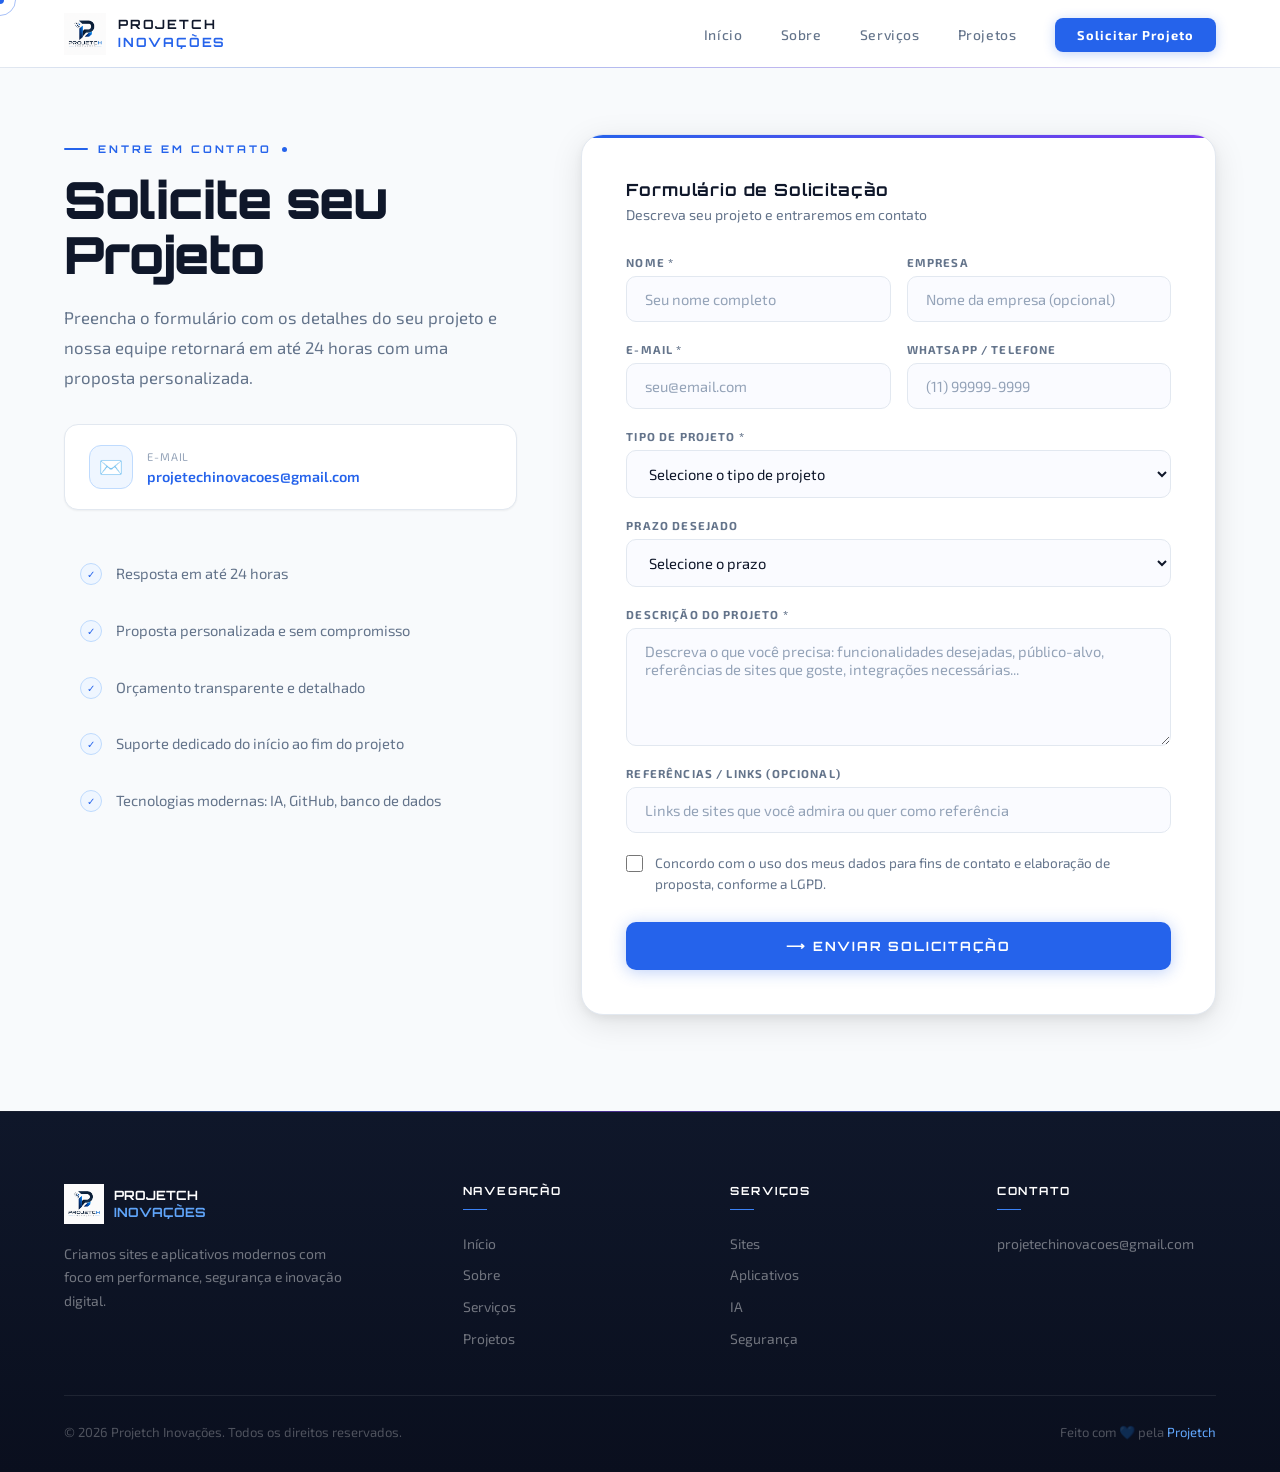
==== contato.html @ 73320d99 "Add files via upload" ====
<!DOCTYPE html>
<html lang="pt-BR">
<head>
  <meta charset="UTF-8">
  <meta name="viewport" content="width=device-width, initial-scale=1.0">
  <title>Projetch Inovações | Contato</title>
  <link rel="stylesheet" href="style.css">
</head>
<body>

<!-- ══ NAV ══ -->
<nav>
  <a class="nav-logo" href="index.html">
    <img src="logo_Projetch.png" alt="Projetch Logo" onerror="this.style.display='none'">
    <div class="nav-logo-text">PROJETCH<br><span>INOVAÇÕES</span></div>
  </a>
  <ul class="nav-links">
    <li><a href="index.html">Início</a></li>
    <li><a href="sobre.html">Sobre</a></li>
    <li><a href="servicos.html">Serviços</a></li>
    <li><a href="projetos.html">Projetos</a></li>
    <li><a href="contato.html" class="nav-cta">Solicitar Projeto</a></li>
  </ul>
  <div class="hamburger" id="hamburger" onclick="toggleMobile()">
    <span></span><span></span><span></span>
  </div>
</nav>

<!-- ══ MOBILE MENU ══ -->
<div class="mobile-menu" id="mobile-menu">
  <a href="index.html">Início</a>
  <a href="sobre.html">Sobre</a>
  <a href="servicos.html">Serviços</a>
  <a href="projetos.html">Projetos</a>
  <a href="contato.html">Solicitar Projeto</a>
</div>

<!-- ══ CONTATO WRAPPER ══ -->
<div class="contact-wrapper" style="padding-top: calc(70px + 4rem);">

  <!-- ── INFO ── -->
  <div class="contact-info">
    <div class="section-label reveal">Entre em contato</div>
    <h1 class="section-title reveal">Solicite seu<br>Projeto</h1>
    <p class="section-sub reveal">
      Preencha o formulário com os detalhes do seu projeto e nossa equipe retornará em até 24 horas com uma proposta personalizada.
    </p>

    <div class="ci-email reveal">
      <div class="ci-icon">✉️</div>
      <div>
        <div class="ci-label">E-mail</div>
        <a href="mailto:projetechinovacoes@gmail.com">projetechinovacoes@gmail.com</a>
      </div>
    </div>

    <div class="features-list">
      <div class="feature-item reveal">
        <div class="feature-check">✓</div>
        <p>Resposta em até 24 horas</p>
      </div>
      <div class="feature-item reveal">
        <div class="feature-check">✓</div>
        <p>Proposta personalizada e sem compromisso</p>
      </div>
      <div class="feature-item reveal">
        <div class="feature-check">✓</div>
        <p>Orçamento transparente e detalhado</p>
      </div>
      <div class="feature-item reveal">
        <div class="feature-check">✓</div>
        <p>Suporte dedicado do início ao fim do projeto</p>
      </div>
      <div class="feature-item reveal">
        <div class="feature-check">✓</div>
        <p>Tecnologias modernas: IA, GitHub, banco de dados</p>
      </div>
    </div>
  </div>

  <!-- ── FORMULÁRIO ── -->
  <div class="contact-form-wrap reveal">

    <!-- Formulário -->
    <div id="form-area">
      <div class="form-title">Formulário de Solicitação</div>
      <div class="form-sub">Descreva seu projeto e entraremos em contato</div>

      <div class="form-row">
        <div class="form-group">
          <label>Nome *</label>
          <input type="text" id="f-nome" placeholder="Seu nome completo">
        </div>
        <div class="form-group">
          <label>Empresa</label>
          <input type="text" id="f-empresa" placeholder="Nome da empresa (opcional)">
        </div>
      </div>

      <div class="form-row">
        <div class="form-group">
          <label>E-mail *</label>
          <input type="email" id="f-email" placeholder="seu@email.com">
        </div>
        <div class="form-group">
          <label>WhatsApp / Telefone</label>
          <input type="tel" id="f-tel" placeholder="(11) 99999-9999">
        </div>
      </div>

      <div class="form-group">
        <label>Tipo de Projeto *</label>
        <select id="f-tipo">
          <option value="" disabled selected>Selecione o tipo de projeto</option>
          <option value="site">Site Institucional / Landing Page</option>
          <option value="ecommerce">E-commerce / Loja Virtual</option>
          <option value="app">Aplicativo Web</option>
          <option value="sistema">Sistema / Software</option>
          <option value="ia">Integração com IA</option>
          <option value="suporte">Manutenção / Suporte</option>
          <option value="outro">Outro</option>
        </select>
      </div>

<div class="form-group">
        <label>Prazo Desejado</label>
        <select id="f-prazo">
          <option value="" disabled selected>Selecione o prazo</option>
          <option value="urgente">Urgente (até 2 semanas)</option>
          <option value="1mes">1 mês</option>
          <option value="2mes">2 meses</option>
          <option value="3mes">3 meses ou mais</option>
          <option value="flexivel">Flexível</option>
        </select>
      </div>

      <div class="form-group">
        <label>Descrição do Projeto *</label>
        <textarea id="f-desc" rows="5" placeholder="Descreva o que você precisa: funcionalidades desejadas, público-alvo, referências de sites que goste, integrações necessárias..."></textarea>
      </div>

      <div class="form-group">
        <label>Referências / Links (opcional)</label>
        <input type="text" id="f-refs" placeholder="Links de sites que você admira ou quer como referência">
      </div>

      <div class="form-check">
        <input type="checkbox" id="f-lgpd">
        <label for="f-lgpd">Concordo com o uso dos meus dados para fins de contato e elaboração de proposta, conforme a LGPD.</label>
      </div>

      <button class="btn-submit" id="btn-submit" onclick="submitForm()">
        <span>⟶ ENVIAR SOLICITAÇÃO</span>
      </button>
    </div>

    <!-- Sucesso -->
    <div class="form-success" id="form-success">
      <div class="success-icon">✅</div>
      <h3>Solicitação Enviada!</h3>
      <p>
        Recebemos seu projeto e entraremos em contato em até 24h pelo e-mail informado.<br><br>
        Você também pode nos contatar diretamente em<br>
        <a href="mailto:projetechinovacoes@gmail.com" style="color:var(--blue-bright)">projetechinovacoes@gmail.com</a>
      </p>
      <br>
      <button class="btn-ghost" onclick="resetForm()" style="margin-top:1rem">Enviar outra solicitação</button>
    </div>

  </div>
</div>

<!-- ══ FOOTER ══ -->
<footer>
  <div class="footer-inner">
    <div class="footer-brand">
      <div class="fb-logo">
        <img src="logo_Projetch.png" alt="Projetch" onerror="this.style.display='none'">
        <div class="fb-logo-text">PROJETCH<br><span>INOVAÇÕES</span></div>
      </div>
      <p>Criamos sites e aplicativos modernos com foco em performance, segurança e inovação digital.</p>
    </div>
    <div class="footer-col">
      <h5>Navegação</h5>
      <ul>
        <li><a href="index.html">Início</a></li>
        <li><a href="sobre.html">Sobre</a></li>
        <li><a href="servicos.html">Serviços</a></li>
        <li><a href="projetos.html">Projetos</a></li>
      </ul>
    </div>
    <div class="footer-col">
      <h5>Serviços</h5>
      <ul>
        <li><a href="servicos.html">Sites</a></li>
        <li><a href="servicos.html">Aplicativos</a></li>
        <li><a href="servicos.html">IA</a></li>
        <li><a href="servicos.html">Segurança</a></li>
      </ul>
    </div>
    <div class="footer-col">
      <h5>Contato</h5>
      <ul>
        <li><a href="mailto:projetechinovacoes@gmail.com">projetechinovacoes@gmail.com</a></li>
      </ul>
    </div>
  </div>
  <div class="footer-bottom">
    <p>© 2026 Projetch Inovações. Todos os direitos reservados.</p>
    <p>Feito com 💙 pela <a href="index.html">Projetch</a></p>
  </div>
</footer>

<div class="toast" id="toast"></div>
<script src="main.js"></script>
</body>
</html>
---- style.css ----
@import url('https://fonts.googleapis.com/css2?family=Orbitron:wght@400;600;700;900&family=Exo+2:ital,wght@0,300;0,400;0,500;0,600;0,700;1,300&display=swap');

:root {
  --bg-page:        #F8FAFC;
  --bg-section:     #FFFFFF;
  --bg-section-alt: #F1F5F9;
  --bg-card:        #FFFFFF;
  --bg-card2:       #F8FAFC;
  --bg-glass:       rgba(255,255,255,0.88);
  --bg-deep:        #F8FAFC;
  --bg-dark:        #F1F5F9;

  --blue-primary:   #2563EB;
  --blue-bright:    #3B82F6;
  --blue-vivid:     #60A5FA;
  --blue-accent:    #2563EB;
  --cyan-glow:      #0EA5E9;
  --purple-accent:  #7C3AED;
  --purple-soft:    #8B5CF6;

  --blue-50:        #EFF6FF;
  --blue-100:       #DBEAFE;
  --purple-50:      #F5F3FF;

  --navy:           #0F172A;
  --text-white:     #0F172A;
  --text-body:      #334155;
  --text-muted:     #64748B;
  --text-dim:       #94A3B8;

  --border:         #E2E8F0;
  --border-mid:     #BFDBFE;
  --border-bright:  #93C5FD;

  --shadow-xs:      0 1px 2px rgba(0,0,0,0.05);
  --shadow-sm:      0 1px 4px rgba(0,0,0,0.07), 0 1px 2px rgba(0,0,0,0.04);
  --shadow-md:      0 4px 16px rgba(0,0,0,0.08), 0 2px 4px rgba(0,0,0,0.04);
  --shadow-lg:      0 8px 32px rgba(0,0,0,0.10), 0 4px 8px rgba(0,0,0,0.05);
  --shadow-xl:      0 16px 56px rgba(0,0,0,0.12), 0 6px 16px rgba(0,0,0,0.06);
  --glow-blue:      0 4px 24px rgba(37,99,235,0.20), 0 1px 4px rgba(37,99,235,0.12);
  --glow-cyan:      0 4px 24px rgba(37,99,235,0.25), 0 1px 4px rgba(37,99,235,0.15);
  --glow-purple:    0 4px 24px rgba(124,58,237,0.20), 0 1px 4px rgba(124,58,237,0.12);
  --glow-strong:    0 8px 40px rgba(37,99,235,0.30);

  --font-display:   'Orbitron', monospace;
  --font-body:      'Exo 2', sans-serif;

  --ease-out:       cubic-bezier(0.22, 1, 0.36, 1);
  --ease-spring:    cubic-bezier(0.34, 1.56, 0.64, 1);
  --transition:     0.32s cubic-bezier(0.22, 1, 0.36, 1);
  --transition-slow:0.55s cubic-bezier(0.22, 1, 0.36, 1);
  --blur-glass:     blur(20px) saturate(180%);
  --blur-heavy:     blur(40px);
}

/* ─── RESET ─── */
*, *::before, *::after { box-sizing: border-box; margin: 0; padding: 0; }
html { scroll-behavior: smooth; font-size: 16px; }
body {
  background: var(--bg-page);
  color: var(--text-white);
  font-family: var(--font-body);
  font-weight: 400;
  overflow-x: hidden;
  -webkit-font-smoothing: antialiased;
  -moz-osx-font-smoothing: grayscale;
}
::selection { background: rgba(37,99,235,0.15); color: var(--blue-primary); }

/* ─── SCROLLBAR ─── */
::-webkit-scrollbar { width: 5px; }
::-webkit-scrollbar-track { background: var(--bg-page); }
::-webkit-scrollbar-thumb {
  background: linear-gradient(180deg, var(--blue-primary), var(--purple-accent));
  border-radius: 4px;
}

/* ─── SCROLL PROGRESS ─── */
#scroll-progress {
  position: fixed; top: 0; left: 0; height: 3px; z-index: 9999;
  background: linear-gradient(90deg, var(--blue-primary), var(--purple-accent));
  width: 0%; transition: width 0.1s linear;
}

/* ══════════════════════════════════
   CURSOR
   ══════════════════════════════════ */
body { cursor: none; }
.cursor {
  width: 8px; height: 8px; border-radius: 50%;
  background: var(--blue-primary);
  position: fixed; top: 0; left: 0; z-index: 99999;
  pointer-events: none; transform: translate(-50%,-50%);
  transition: width 0.18s, height 0.18s, background 0.18s;
}
.cursor-ring {
  width: 32px; height: 32px; border-radius: 50%;
  border: 1.5px solid rgba(37,99,235,0.4);
  position: fixed; top: 0; left: 0; z-index: 99998;
  pointer-events: none; transform: translate(-50%,-50%);
  transition: left 0.09s linear, top 0.09s linear, width 0.25s var(--ease-out), height 0.25s var(--ease-out), border-color 0.25s;
}
.cursor.hover { width: 16px; height: 16px; background: var(--purple-accent); }
.cursor-ring.hover { width: 44px; height: 44px; border-color: rgba(124,58,237,0.35); }

/* ══════════════════════════════════
   NAVIGATION
   ══════════════════════════════════ */
nav {
  position: fixed; top: 0; left: 0; right: 0; z-index: 1000;
  display: flex; align-items: center; justify-content: space-between;
  padding: 0 5vw; height: 68px;
  background: rgba(255,255,255,0.92);
  backdrop-filter: var(--blur-glass);
  -webkit-backdrop-filter: var(--blur-glass);
  border-bottom: 1px solid var(--border);
  transition: box-shadow var(--transition), background var(--transition);
}
nav::after {
  content: ''; position: absolute; bottom: -1px; left: 0; right: 0; height: 1px;
  background: linear-gradient(90deg, transparent 0%, var(--blue-primary) 30%, var(--purple-accent) 70%, transparent 100%);
  opacity: 0.3; pointer-events: none;
}
nav.scrolled {
  background: rgba(255,255,255,0.97);
  box-shadow: 0 2px 20px rgba(0,0,0,0.08);
}

.nav-logo { display: flex; align-items: center; gap: 12px; cursor: pointer; text-decoration: none; }
.nav-logo img {
  height: 42px; width: auto; object-fit: contain;
  transition: opacity var(--transition), transform var(--transition);
}
.nav-logo:hover img { opacity: 0.8; transform: scale(1.04); }
.nav-logo-text { font-family: var(--font-display); font-size: 0.8rem; font-weight: 700; color: var(--navy); letter-spacing: 0.14em; line-height: 1.35; }
.nav-logo-text span { color: var(--blue-primary); }

.nav-links { display: flex; gap: 2.4rem; list-style: none; }
.nav-links a {
  font-family: var(--font-body); font-weight: 500; font-size: 0.87rem;
  color: var(--text-muted); text-decoration: none; letter-spacing: 0.04em;
  transition: color var(--transition); position: relative; padding-bottom: 6px;
}
.nav-links a::after {
  content: ''; position: absolute; bottom: 0; left: 50%; right: 50%; height: 2px;
  background: linear-gradient(90deg, var(--blue-primary), var(--purple-accent));
  border-radius: 2px;
  transition: left var(--transition), right var(--transition);
}
.nav-links a:hover,
.nav-links a.active-link { color: var(--navy); }
.nav-links a:hover::after,
.nav-links a.active-link::after { left: 0; right: 0; }

.nav-cta {
  position: relative; overflow: hidden;
  background: var(--blue-primary) !important;
  color: #fff !important; padding: 9px 22px !important; border-radius: 8px !important;
  font-weight: 700 !important; font-size: 0.8rem !important; letter-spacing: 0.08em !important;
  box-shadow: 0 2px 12px rgba(37,99,235,0.28) !important;
  transition: transform var(--transition), box-shadow var(--transition), background var(--transition) !important;
}
.nav-cta:hover {
  background: #1D4ED8 !important;
  transform: translateY(-1px) !important;
  box-shadow: 0 4px 20px rgba(37,99,235,0.38) !important;
  color: #fff !important;
}
.nav-cta::after { display: none !important; }
.nav-cta::before { display: none !important; }

/* ─── HAMBURGER ─── */
.hamburger { display: none; flex-direction: column; gap: 5px; cursor: pointer; padding: 5px; }
.hamburger span {
  display: block; width: 24px; height: 2px;
  background: var(--navy);
  border-radius: 2px; transition: var(--transition);
}
.hamburger.open span:nth-child(1) { transform: translateY(7px) rotate(45deg); }
.hamburger.open span:nth-child(2) { opacity: 0; transform: scaleX(0); }
.hamburger.open span:nth-child(3) { transform: translateY(-7px) rotate(-45deg); }

/* ─── MOBILE MENU ─── */
.mobile-menu {
  display: none; position: fixed; top: 68px; left: 0; right: 0; z-index: 999;
  background: rgba(255,255,255,0.98);
  backdrop-filter: var(--blur-glass);
  -webkit-backdrop-filter: var(--blur-glass);
  padding: 2rem 5vw; flex-direction: column; gap: 0;
  border-bottom: 1px solid var(--border);
  box-shadow: 0 8px 32px rgba(0,0,0,0.1);
  transform: translateY(-10px); opacity: 0;
  animation: none;
}
.mobile-menu.open {
  display: flex;
  animation: slideDown 0.3s var(--ease-out) forwards;
}
@keyframes slideDown {
  from { transform: translateY(-12px); opacity: 0; }
  to   { transform: translateY(0);     opacity: 1; }
}
.mobile-menu a {
  font-family: var(--font-body); font-weight: 500; font-size: 1rem;
  color: var(--text-muted); text-decoration: none;
  padding: 1rem 0; border-bottom: 1px solid var(--border);
  transition: color var(--transition), padding-left var(--transition);
  display: flex; align-items: center; gap: 8px;
}
.mobile-menu a:hover { color: var(--blue-primary); padding-left: 6px; }
.mobile-menu a:last-child { border-bottom: none; }

/* ══════════════════════════════════
   BUTTONS
   ══════════════════════════════════ */
.btn-primary {
  position: relative; overflow: hidden;
  background: var(--blue-primary);
  color: #fff; font-family: var(--font-body); font-weight: 700; font-size: 0.95rem;
  padding: 15px 40px; border: none; border-radius: 8px; cursor: pointer;
  letter-spacing: 0.04em; text-decoration: none; display: inline-block;
  box-shadow: 0 2px 16px rgba(37,99,235,0.28), inset 0 1px 0 rgba(255,255,255,0.1);
  transition: transform var(--transition), box-shadow var(--transition), background var(--transition);
  isolation: isolate;
}
.btn-primary::after {
  content: ''; position: absolute; top: 0; left: -100%; width: 55%; height: 100%;
  background: linear-gradient(90deg, transparent, rgba(255,255,255,0.18), transparent);
  transition: left 0.55s ease;
}
.btn-primary:hover {
  background: #1D4ED8;
  transform: translateY(-2px);
  box-shadow: 0 6px 28px rgba(37,99,235,0.38), inset 0 1px 0 rgba(255,255,255,0.12);
}
.btn-primary:hover::after { left: 160%; }
.btn-primary span { position: relative; z-index: 1; }
.btn-primary:focus-visible { outline: 2px solid var(--blue-primary); outline-offset: 3px; }

.btn-ghost {
  position: relative; overflow: hidden;
  background: transparent; color: var(--navy);
  font-family: var(--font-body); font-weight: 600; font-size: 0.95rem;
  padding: 14px 38px; border-radius: 8px; cursor: pointer; letter-spacing: 0.04em;
  text-decoration: none; display: inline-block;
  border: 1.5px solid var(--border-mid);
  transition: color var(--transition), transform var(--transition), box-shadow var(--transition), border-color var(--transition), background var(--transition);
}
.btn-ghost::after {
  content: ''; position: absolute; bottom: 0; left: 0; right: 0; height: 2px;
  background: linear-gradient(90deg, var(--blue-primary), var(--purple-accent));
  transform: scaleX(0); transform-origin: left; transition: transform var(--transition);
}
.btn-ghost:hover {
  color: var(--blue-primary); transform: translateY(-2px);
  box-shadow: var(--glow-blue); border-color: var(--blue-primary);
  background: var(--blue-50);
}
.btn-ghost:hover::after { transform: scaleX(1); }
.btn-ghost:focus-visible { outline: 2px solid var(--blue-primary); outline-offset: 3px; }

/* ══════════════════════════════════
   SECTIONS
   ══════════════════════════════════ */
section { padding: 6rem 5vw; }

.section-label {
  display: inline-flex; align-items: center; gap: 10px;
  font-family: var(--font-display); font-size: 0.66rem; font-weight: 700;
  letter-spacing: 0.28em; text-transform: uppercase;
  color: var(--blue-primary); margin-bottom: 1rem;
}
.section-label::before {
  content: ''; display: block; width: 24px; height: 2px;
  background: var(--blue-primary); flex-shrink: 0; border-radius: 2px;
}
.section-label::after {
  content: ''; display: block; width: 5px; height: 5px; border-radius: 50%;
  background: var(--blue-primary); flex-shrink: 0;
}

.section-title {
  font-family: var(--font-display);
  font-size: clamp(1.9rem, 4.5vw, 3.2rem); font-weight: 900;
  color: var(--navy); margin-bottom: 1.2rem; line-height: 1.08; letter-spacing: -0.02em;
}
.section-title .hl {
  background: linear-gradient(135deg, var(--blue-primary) 0%, var(--purple-accent) 100%);
  -webkit-background-clip: text; -webkit-text-fill-color: transparent; background-clip: text;
}
.section-sub {
  color: var(--text-muted); font-size: 1.05rem; font-weight: 400; line-height: 1.8; max-width: 560px;
}
.section-head { margin-bottom: 4rem; }
.section-head.center { text-align: center; }
.section-head.center .section-sub { margin: 0 auto; }
.section-head.center .section-label { justify-content: center; }
.section-head.center .section-label::before { display: none; }

/* ─── PAGE HEADER ─── */
.page-header {
  padding: 8rem 5vw 4rem; position: relative; overflow: hidden;
  background: linear-gradient(135deg, var(--blue-50) 0%, #FFFFFF 55%, var(--purple-50) 100%);
  border-bottom: 1px solid var(--border);
}
.page-header::before {
  content: ''; position: absolute; inset: 0; pointer-events: none;
  background-image:
    linear-gradient(var(--border) 1px, transparent 1px),
    linear-gradient(90deg, var(--border) 1px, transparent 1px);
  background-size: 50px 50px; opacity: 0.55;
  mask-image: radial-gradient(ellipse 80% 80% at 50% 50%, black 20%, transparent 100%);
}
.page-header::after { display: none; }

/* ══════════════════════════════════
   HERO
   ══════════════════════════════════ */
.hero-wrap {
  padding-top: 68px;
  background: linear-gradient(160deg, var(--blue-50) 0%, #FFFFFF 45%, #FAFBFF 100%);
}
.hero {
  min-height: calc(100vh - 68px); display: flex; align-items: center;
  padding: 6rem 5vw 4rem; position: relative; overflow: hidden;
}

.hero-grid-bg {
  position: absolute; inset: 0; pointer-events: none;
  background-image:
    linear-gradient(rgba(37,99,235,0.06) 1px, transparent 1px),
    linear-gradient(90deg, rgba(37,99,235,0.06) 1px, transparent 1px);
  background-size: 60px 60px;
  mask-image: radial-gradient(ellipse 85% 85% at 50% 50%, black 20%, transparent 100%);
  opacity: 0.6;
}

.hero-particles { display: none; }

.hero-content { position: relative; z-index: 2; max-width: 680px; }

.hero-badge {
  display: inline-flex; align-items: center; gap: 10px;
  background: var(--blue-50); border: 1px solid var(--border-mid);
  color: var(--blue-primary); font-size: 0.72rem; font-weight: 700;
  letter-spacing: 0.2em; text-transform: uppercase;
  padding: 9px 20px; border-radius: 22px; margin-bottom: 2rem;
  animation: fadeSlideUp 0.8s var(--ease-out) forwards;
}
.hero-badge::before {
  content: ''; width: 7px; height: 7px; border-radius: 50%;
  background: var(--blue-primary);
  animation: pulse-dot 2s ease infinite; flex-shrink: 0;
}

.hero h1 {
  font-family: var(--font-display);
  font-size: clamp(2.5rem, 6.5vw, 4.8rem); font-weight: 900;
  line-height: 1.04; letter-spacing: -0.025em; color: var(--navy);
  margin-bottom: 1.5rem;
  animation: fadeSlideUp 0.9s 0.1s var(--ease-out) forwards; opacity: 0;
}
.hero h1 em {
  font-style: normal;
  background: linear-gradient(135deg, var(--blue-primary) 0%, var(--blue-bright) 40%, var(--purple-accent) 100%);
  -webkit-background-clip: text; -webkit-text-fill-color: transparent; background-clip: text;
}
.hero p {
  font-size: clamp(1rem, 1.8vw, 1.12rem); font-weight: 400; color: var(--text-muted);
  line-height: 1.85; max-width: 530px; margin-bottom: 2.5rem;
  animation: fadeSlideUp 1s 0.2s var(--ease-out) forwards; opacity: 0;
}
.hero-btns {
  display: flex; gap: 1rem; flex-wrap: wrap;
  animation: fadeSlideUp 1.1s 0.32s var(--ease-out) forwards; opacity: 0;
}

.hero-visual {
  position: absolute; right: 4vw; top: 50%; transform: translateY(-50%);
  width: clamp(280px, 36vw, 500px); aspect-ratio: 1; pointer-events: none;
  animation: fadeSlideUp 1.3s 0.22s var(--ease-out) forwards; opacity: 0;
}
.hero-ring {
  position: absolute; inset: 0; border-radius: 50%;
  border: 1px solid rgba(37,99,235,0.15);
}
.hero-ring::after {
  content: ''; position: absolute; top: -6px; left: 50%;
  width: 12px; height: 12px; border-radius: 50%;
  background: var(--blue-primary);
  box-shadow: 0 0 16px rgba(37,99,235,0.5);
  transform: translateX(-50%);
}
.hero-ring2 {
  position: absolute; inset: 9%; border-radius: 50%;
  border: 1px dashed rgba(124,58,237,0.22);
}
.hero-ring2::after {
  content: ''; position: absolute; bottom: -5px; right: 10%;
  width: 8px; height: 8px; border-radius: 50%;
  background: var(--purple-accent);
  box-shadow: 0 0 12px rgba(124,58,237,0.45);
}
.hero-ring3 {
  position: absolute; inset: 19%; border-radius: 50%;
  border: 1px solid rgba(37,99,235,0.08);
}
.hero-orb {
  position: absolute; inset: 24%; border-radius: 50%;
  background: radial-gradient(circle at 33% 33%, rgba(37,99,235,0.10), rgba(37,99,235,0.03) 55%, transparent 80%);
  border: 1px solid rgba(37,99,235,0.1);
}
.hero-orb::before {
  content: ''; position: absolute; inset: 18%; border-radius: 50%;
  background: radial-gradient(circle, rgba(124,58,237,0.08), transparent 70%);
}

/* ══════════════════════════════════
   TECH STRIP
   ══════════════════════════════════ */
.tech-section {
  padding: 2.5rem 0; overflow: hidden; position: relative;
  border-top: 1px solid var(--border); border-bottom: 1px solid var(--border);
  background: var(--bg-section-alt);
}
.tech-section::before,
.tech-section::after { display: none; }

.tech-label {
  text-align:center; font-size:0.68rem; font-weight:600; letter-spacing:0.22em;
  color:var(--text-dim); text-transform:uppercase; margin-bottom:1.25rem; padding:0 5vw;
}

.tech-track,
.tech-row {
  display: flex; flex-wrap: wrap; gap: 0.75rem;
  justify-content: center; width: auto; animation: none;
}

/* esconde a linha clonada pelo JS para o scroll infinito */
.tech-track[aria-hidden="true"],
.tech-row[aria-hidden="true"] { display: none; }

.tech-pill {
  background: var(--bg-card); border: 1px solid var(--border);
  padding: 9px 20px; border-radius: 30px; font-size: 0.76rem; font-weight: 600;
  color: var(--text-muted); letter-spacing: 0.07em; white-space: nowrap;
  box-shadow: var(--shadow-xs);
  transition: border-color var(--transition), color var(--transition), box-shadow var(--transition), transform var(--transition), background var(--transition);
  cursor: default;
}
.tech-pill:hover {
  border-color: var(--blue-primary); color: var(--blue-primary);
  box-shadow: 0 2px 12px rgba(37,99,235,0.12); transform: translateY(-2px);
  background: var(--blue-50);
}
@keyframes tech-scroll { 0% { transform:translateX(0); } 100% { transform:translateX(-50%); } }

/* ══════════════════════════════════
   SERVICE CARDS
   ══════════════════════════════════ */
.services-grid {
  display:grid; grid-template-columns:repeat(auto-fit,minmax(300px,1fr));
  gap:1.5rem; padding:0 5vw 6rem;
}
.service-card {
  background: var(--bg-card); border: 1px solid var(--border); border-radius: 18px;
  padding: 2.5rem 2rem; position: relative; overflow: hidden;
  box-shadow: var(--shadow-sm);
  transition: border-color var(--transition-slow), transform var(--transition), box-shadow var(--transition-slow);
  isolation: isolate;
}
.service-card::before {
  content: ''; position: absolute; top: 0; left: -100%; right: 100%; height: 3px;
  background: linear-gradient(90deg, transparent, var(--blue-primary), var(--purple-accent), transparent);
  transition: left 0.55s ease, right 0.55s ease; z-index: 1;
}
.service-card::after {
  content: ''; position: absolute; inset: 0;
  background: radial-gradient(circle at var(--mx,50%) var(--my,50%), rgba(37,99,235,0.04), transparent 58%);
  opacity: 0; transition: opacity 0.3s; pointer-events: none; z-index: 0;
}
.service-card .card-corner {
  position: absolute; bottom: -1px; right: -1px; width: 44px; height: 44px; overflow: hidden;
}
.service-card .card-corner::after {
  content: ''; position: absolute; bottom: 0; right: 0;
  border-style: solid; border-width: 0 0 44px 44px;
  border-color: transparent transparent rgba(37,99,235,0.06) transparent;
  transition: border-color var(--transition);
}
.service-card:hover {
  border-color: var(--border-mid); transform: translateY(-8px) scale(1.01);
  box-shadow: var(--shadow-xl), 0 0 0 1px var(--border-mid);
}
.service-card:hover::before { left:0; right:0; }
.service-card:hover::after { opacity:1; }
.service-card:hover .card-corner::after { border-color: transparent transparent rgba(37,99,235,0.12) transparent; }

.service-icon {
  width:52px; height:52px; border-radius:14px;
  background: var(--blue-50); border: 1px solid var(--border-mid);
  display:flex; align-items:center; justify-content:center;
  margin-bottom:1.6rem; font-size:1.5rem;
  transition: transform var(--transition), box-shadow var(--transition), background var(--transition);
  position: relative; z-index: 1;
}
.service-card:hover .service-icon {
  transform:scale(1.1) rotate(-5deg);
  box-shadow: 0 4px 16px rgba(37,99,235,0.18);
  background: var(--blue-100);
}
.service-card h3 {
  font-family:var(--font-display); font-size:0.9rem; font-weight:700;
  color:var(--navy); margin-bottom:0.8rem; letter-spacing:0.05em;
  position:relative; z-index:1; transition:color var(--transition);
}
.service-card:hover h3 { color:var(--blue-primary); }
.service-card p { color:var(--text-muted); font-size:0.91rem; line-height:1.75; font-weight:400; position:relative; z-index:1; }

.home-services { padding:6rem 5vw; background: var(--bg-section); }
.home-services-grid { display:grid; grid-template-columns:repeat(auto-fit,minmax(280px,1fr)); gap:1.5rem; margin-top:3rem; }

/* ══════════════════════════════════
   DIFERENCIAIS
   ══════════════════════════════════ */
.home-diff { padding:6rem 5vw; background:var(--bg-section-alt); position:relative; }
.home-diff-grid,
.diff-grid { display:grid; grid-template-columns:repeat(auto-fit,minmax(210px,1fr)); gap:1.25rem; }
.home-diff-grid { margin-top:3rem; }
.diff-grid { padding:0 5vw 6rem; }

.diff-card {
  background: var(--bg-card); border: 1px solid var(--border); border-radius: 14px; padding: 2rem 1.6rem;
  position: relative; overflow: hidden;
  box-shadow: var(--shadow-xs);
  transition: border-color var(--transition), box-shadow var(--transition), transform var(--transition);
  isolation: isolate;
}
.diff-card::before { display:none; }
.diff-card::after {
  content:''; position:absolute; bottom:0; left:0; right:0; height:3px;
  background:linear-gradient(90deg, var(--blue-primary), var(--purple-accent));
  transform:scaleX(0); transform-origin:left; transition:transform var(--transition);
  border-radius: 0 0 14px 14px;
}
.diff-card:hover {
  border-color:var(--border-mid); transform:translateY(-5px);
  box-shadow:var(--shadow-lg);
}
.diff-card:hover::after { transform:scaleX(1); }

.diff-icon {
  font-size:2rem; margin-bottom:1rem; display:block;
  transition:transform var(--transition-slow); position:relative; z-index:1;
}
.diff-card:hover .diff-icon { transform:scale(1.18) rotate(6deg); }
.diff-card h4 {
  font-family:var(--font-display); font-size:0.78rem; font-weight:700;
  color:var(--navy); margin-bottom:0.6rem; letter-spacing:0.06em;
  transition:color var(--transition); position:relative; z-index:1;
}
.diff-card:hover h4 { color:var(--blue-primary); }
.diff-card p { color:var(--text-muted); font-size:0.87rem; line-height:1.68; font-weight:400; position:relative; z-index:1; }

/* ══════════════════════════════════
   PROJETOS
   ══════════════════════════════════ */
.projects-grid {
  display:grid; grid-template-columns:repeat(auto-fit,minmax(320px,1fr));
  gap:1.5rem; padding:0 5vw 6rem;
}
.project-card {
  background: var(--bg-card); border:1px solid var(--border); border-radius:18px;
  overflow:hidden; position:relative;
  box-shadow: var(--shadow-sm);
  transition: border-color var(--transition), transform var(--transition), box-shadow var(--transition);
  isolation: isolate;
}
.project-card::before {
  content:''; position:absolute; top:0; left:0; right:0; height:3px; z-index:2;
  background:linear-gradient(90deg, var(--blue-primary), var(--purple-accent));
  transform:scaleX(0); transform-origin:left; transition:transform 0.5s var(--ease-out);
}
.project-card:hover {
  border-color:var(--border-mid); transform:translateY(-8px) scale(1.01);
  box-shadow:var(--shadow-xl);
}
.project-card:hover::before { transform:scaleX(1); }

.project-thumb { height:200px; position:relative; overflow:hidden; background:linear-gradient(135deg, var(--blue-50), var(--bg-section-alt)); }
.project-thumb-overlay {
  position:absolute; inset:0;
  background:linear-gradient(135deg, rgba(37,99,235,0.08) 0%, transparent 100%);
  transition:opacity var(--transition);
}
.project-card:hover .project-thumb-overlay { opacity:0.3; }
.project-thumb-content {
  position:absolute; inset:0; display:flex; align-items:center; justify-content:center;
  flex-direction:column; gap:0.75rem; transition:transform var(--transition-slow);
}
.project-card:hover .project-thumb-content { transform:scale(1.06); }
.p-icon { font-size:2.6rem; transition:transform var(--transition); }
.project-card:hover .p-icon { transform:scale(1.14) rotate(-4deg); }
.p-tag {
  font-family:var(--font-display); font-size:0.62rem; letter-spacing:0.16em;
  color:var(--blue-primary); background:var(--blue-50); border:1px solid var(--border-mid);
  padding:4px 14px; border-radius:12px;
}
.project-body { padding:1.75rem 1.75rem 2rem; position:relative; z-index:1; }
.project-body h3 { font-family:var(--font-display); font-size:0.88rem; font-weight:700; color:var(--navy); margin-bottom:0.65rem; letter-spacing:0.04em; transition:color var(--transition); }
.project-card:hover .project-body h3 { color:var(--blue-primary); }
.project-body p { color:var(--text-muted); font-size:0.88rem; line-height:1.68; font-weight:400; }
.project-tags { display:flex; flex-wrap:wrap; gap:0.5rem; margin-top:1.1rem; }
.project-tags span {
  font-size:0.7rem; font-weight:700; letter-spacing:0.08em;
  color:var(--blue-primary); background:var(--blue-50);
  border:1px solid var(--border-mid); padding:3px 12px; border-radius:12px;
  transition:background var(--transition), box-shadow var(--transition), border-color var(--transition);
}
.project-tags span:hover {
  background:var(--blue-100); box-shadow:0 2px 8px rgba(37,99,235,0.12);
  border-color:var(--border-bright);
}

/* ══════════════════════════════════
   SOBRE
   ══════════════════════════════════ */
.sobre-wrapper {
  padding:5rem 5vw 6rem; display:grid; grid-template-columns:1fr 1fr; gap:5rem; align-items:center;
}
.sobre-visual { position:relative; aspect-ratio:1; max-width:480px; }
.sobre-orb {
  position:absolute; inset:10%; border-radius:50%;
  background:radial-gradient(circle at 38% 38%, rgba(37,99,235,0.08), rgba(37,99,235,0.02) 60%, transparent);
  border:1px solid rgba(37,99,235,0.1);
}
.sobre-ring { position:absolute; inset:0; border-radius:50%; border:1px solid rgba(37,99,235,0.12); }
.sobre-ring::after { content:''; position:absolute; top:-6px; left:50%; width:12px; height:12px; border-radius:50%; background:var(--blue-primary); box-shadow:0 0 14px rgba(37,99,235,0.4); transform:translateX(-50%); }
.sobre-ring2 { position:absolute; inset:7%; border-radius:50%; border:1px dashed rgba(124,58,237,0.16); }
.sobre-ring2::after { content:''; position:absolute; bottom:-4px; right:10%; width:8px; height:8px; border-radius:50%; background:var(--purple-accent); box-shadow:0 0 10px rgba(124,58,237,0.4); }
.sobre-logo-wrap {
  position:absolute; inset:26%; display:flex; align-items:center; justify-content:center;
  background:var(--bg-card); border:1px solid var(--border); border-radius:50%; padding:10%;
  box-shadow:var(--shadow-md);
}
.sobre-logo-wrap img { width:100%; height:100%; object-fit:contain; }
.sobre-content .section-sub { max-width:100%; }

.sobre-stats { display:grid; grid-template-columns:repeat(3,1fr); gap:1.25rem; margin-top:2.5rem; }
.stat-box {
  background:var(--bg-card); border:1px solid var(--border); border-radius:14px; padding:1.5rem; text-align:center;
  box-shadow:var(--shadow-xs); position:relative; overflow:hidden;
  transition: border-color var(--transition), transform var(--transition), box-shadow var(--transition);
  isolation: isolate;
}
.stat-box::before {
  content:''; position:absolute; top:0; left:0; right:0; height:3px;
  background:linear-gradient(90deg, var(--blue-primary), var(--purple-accent));
  transform:scaleX(0); transition:transform var(--transition); transform-origin:left;
}
.stat-box::after { display:none; }
.stat-box:hover { border-color:var(--border-mid); transform:translateY(-4px); box-shadow:var(--shadow-lg); }
.stat-box:hover::before { transform:scaleX(1); }
.stat-num {
  font-family:var(--font-display); font-size:2.2rem; font-weight:900;
  background:linear-gradient(135deg, var(--blue-primary), var(--blue-bright));
  -webkit-background-clip:text; -webkit-text-fill-color:transparent; background-clip:text;
  line-height:1; position:relative; z-index:1;
}
.stat-label { font-size:0.74rem; color:var(--text-muted); margin-top:0.5rem; font-weight:400; letter-spacing:0.05em; position:relative; z-index:1; }

/* ══════════════════════════════════
   CONTATO
   ══════════════════════════════════ */
.contact-wrapper { padding:5rem 5vw 6rem; display:grid; grid-template-columns:1fr 1.4fr; gap:4rem; align-items:start; }

.contact-info .ci-email {
  display:flex; align-items:center; gap:14px; margin-top:2rem;
  padding:1.25rem 1.5rem;
  background:var(--bg-card); border:1px solid var(--border); border-radius:14px;
  box-shadow:var(--shadow-xs);
  transition:border-color var(--transition), box-shadow var(--transition), transform var(--transition);
}
.contact-info .ci-email:hover { border-color:var(--border-mid); box-shadow:var(--shadow-md); transform:translateY(-2px); }

.ci-icon {
  width:44px; height:44px; border-radius:12px;
  background:var(--blue-50); border:1px solid var(--border-mid);
  display:flex; align-items:center; justify-content:center;
  font-size:1.2rem; flex-shrink:0;
}
.ci-label { font-size:0.7rem; color:var(--text-dim); letter-spacing:0.08em; text-transform:uppercase; margin-bottom:3px; }
.contact-info .ci-email a { color:var(--blue-primary); text-decoration:none; font-weight:600; font-size:0.9rem; transition:color var(--transition); }
.contact-info .ci-email a:hover { color:#1D4ED8; }

.features-list { margin-top:2.5rem; display:flex; flex-direction:column; gap:0.6rem; }
.feature-item {
  display:flex; align-items:flex-start; gap:14px; padding:0.75rem 1rem; border-radius:10px;
  transition:background var(--transition);
}
.feature-item:hover { background:var(--blue-50); }
.feature-check {
  width:22px; height:22px; border-radius:50%; flex-shrink:0; margin-top:1px;
  background:var(--blue-50); border:1px solid var(--border-mid);
  display:flex; align-items:center; justify-content:center; font-size:0.65rem;
  color:var(--blue-primary);
}
.feature-item p { color:var(--text-muted); font-size:0.92rem; font-weight:400; line-height:1.52; }

/* Formulário */
.contact-form-wrap {
  background:var(--bg-card); border:1px solid var(--border); border-radius:22px; padding:2.75rem;
  position:relative; overflow:hidden;
  box-shadow:var(--shadow-lg);
  isolation: isolate;
}
.contact-form-wrap::before {
  content:''; position:absolute; top:0; left:0; right:0; height:3px;
  background:linear-gradient(90deg, var(--blue-primary), var(--purple-accent), var(--blue-primary));
  background-size:200% 100%;
  animation:shimmer 3.5s linear infinite;
}
.contact-form-wrap::after { display:none; }
@keyframes shimmer { 0%{background-position:200% 0;} 100%{background-position:-200% 0;} }

.form-title { font-family:var(--font-display); font-size:1.05rem; font-weight:700; color:var(--navy); margin-bottom:0.4rem; letter-spacing:0.05em; }
.form-sub { color:var(--text-muted); font-size:0.88rem; margin-bottom:2rem; font-weight:400; }
.form-row { display:grid; grid-template-columns:1fr 1fr; gap:1rem; }
.form-group { display:flex; flex-direction:column; gap:7px; margin-bottom:1.25rem; }
.form-group label { font-size:0.72rem; font-weight:700; letter-spacing:0.1em; text-transform:uppercase; color:var(--text-muted); }

.form-group input,
.form-group select,
.form-group textarea {
  background:#FAFBFF; border:1.5px solid var(--border); color:var(--navy);
  font-family:var(--font-body); font-size:0.92rem; padding:13px 18px;
  border-radius:10px; width:100%; outline:none; resize:vertical;
  transition:border-color var(--transition), box-shadow var(--transition), background var(--transition);
}
.form-group input:focus,
.form-group select:focus,
.form-group textarea:focus {
  border-color:var(--blue-primary);
  box-shadow:0 0 0 3px rgba(37,99,235,0.12);
  background:#FFFFFF;
}
.form-group input::placeholder,
.form-group textarea::placeholder { color:var(--text-dim); }
.form-group select option { background:#FFFFFF; color:var(--navy); }
.form-group input:hover:not(:focus),
.form-group select:hover:not(:focus),
.form-group textarea:hover:not(:focus) { border-color:var(--border-mid); }

.form-check { display:flex; align-items:flex-start; gap:12px; margin-bottom:1.75rem; }
.form-check input[type="checkbox"] { width:17px; height:17px; margin-top:2px; accent-color:var(--blue-primary); flex-shrink:0; cursor:pointer; }
.form-check label { color:var(--text-muted); font-size:0.85rem; font-weight:400; line-height:1.5; cursor:pointer; }

.btn-submit {
  width:100%; padding:16px; position:relative; overflow:hidden;
  background:var(--blue-primary);
  color:#fff; font-family:var(--font-display); font-size:0.8rem; font-weight:700;
  letter-spacing:0.14em; text-transform:uppercase;
  border:none; border-radius:10px; cursor:pointer;
  transition:transform var(--transition), box-shadow var(--transition), background var(--transition);
  box-shadow:0 2px 16px rgba(37,99,235,0.3);
  isolation: isolate;
}
.btn-submit::before { display:none; }
.btn-submit::after {
  content:''; position:absolute; top:0; left:-100%; width:55%; height:100%;
  background:linear-gradient(90deg, transparent, rgba(255,255,255,0.16), transparent);
  transition:left 0.6s ease;
}
.btn-submit span { position:relative; z-index:1; }
.btn-submit:hover { background:#1D4ED8; transform:translateY(-2px); box-shadow:0 6px 28px rgba(37,99,235,0.42); }
.btn-submit:hover::after { left:160%; }
.btn-submit:focus-visible { outline: 2px solid var(--blue-primary); outline-offset: 3px; }

.form-success { display:none; text-align:center; padding:3rem 1rem; }
.form-success .success-icon {
  width:80px; height:80px; border-radius:50%;
  background:var(--blue-50); border:2px solid var(--blue-primary);
  display:flex; align-items:center; justify-content:center; font-size:2.2rem;
  margin:0 auto 1.5rem;
  box-shadow:0 4px 24px rgba(37,99,235,0.2);
  animation:success-pop 0.55s var(--ease-spring) forwards;
}
@keyframes success-pop { from{transform:scale(0); opacity:0;} to{transform:scale(1); opacity:1;} }
.form-success h3 { font-family:var(--font-display); font-size:1.1rem; color:var(--navy); margin-bottom:0.65rem; font-weight:700; }
.form-success p { color:var(--text-muted); font-size:0.92rem; font-weight:400; line-height:1.65; }

/* ══════════════════════════════════
   CTA SECTION
   ══════════════════════════════════ */
.cta-section {
  padding:7rem 5vw; text-align:center; position:relative; overflow:hidden;
  background: linear-gradient(135deg, #0F172A 0%, #1E1B4B 50%, #0F172A 100%);
  isolation: isolate;
}
.cta-section::before {
  content:''; position:absolute; inset:0;
  background:
    radial-gradient(ellipse 70% 80% at 50% 50%, rgba(37,99,235,0.2) 0%, transparent 68%),
    radial-gradient(ellipse 40% 40% at 18% 82%, rgba(124,58,237,0.12) 0%, transparent 60%);
  pointer-events:none; z-index:0;
}
.cta-section::after {
  content:''; position:absolute; inset:0;
  background-image:
    linear-gradient(rgba(255,255,255,0.03) 1px, transparent 1px),
    linear-gradient(90deg, rgba(255,255,255,0.03) 1px, transparent 1px);
  background-size:56px 56px;
  mask-image:radial-gradient(ellipse 70% 70% at 50% 50%, black 18%, transparent 100%);
  pointer-events:none; z-index:0;
}
.cta-section > * { position:relative; z-index:1; }
.cta-section h2 {
  font-family:var(--font-display); font-size:clamp(2rem,5vw,3.5rem);
  font-weight:900; color:#FFFFFF; margin-bottom:1rem; line-height:1.08;
}
.cta-section h2 span {
  background:linear-gradient(135deg, #60A5FA, var(--purple-soft));
  -webkit-background-clip:text; -webkit-text-fill-color:transparent; background-clip:text;
}
.cta-section p { color:rgba(255,255,255,0.6); font-size:1.08rem; font-weight:400; margin-bottom:2.5rem; }

/* ══════════════════════════════════
   FOOTER
   ══════════════════════════════════ */
footer {
  background: linear-gradient(180deg, #0F172A, #0A0F1E);
  border-top:1px solid rgba(255,255,255,0.06); padding:4.5rem 5vw 2rem; position:relative;
}
footer::before {
  content:''; position:absolute; top:-1px; left:0; right:0; height:1px;
  background:linear-gradient(90deg, transparent, var(--blue-primary), var(--purple-accent), var(--blue-primary), transparent);
  opacity:0.5;
}
footer::after { display:none; }

.footer-inner { display:grid; grid-template-columns:1.6fr 1fr 1fr 1fr; gap:3rem; margin-bottom:3rem; }

.footer-brand .fb-logo { display:flex; align-items:center; gap:10px; margin-bottom:1.1rem; }
.footer-brand .fb-logo img { height:40px; }
.footer-brand .fb-logo-text { font-family:var(--font-display); font-weight:700; font-size:0.8rem; line-height:1.35; color:#FFFFFF; }
.footer-brand .fb-logo-text span { color:#60A5FA; }
.footer-brand p { color:rgba(255,255,255,0.42); font-size:0.87rem; font-weight:400; line-height:1.7; max-width:280px; }

.footer-col h5 {
  font-family:var(--font-display); font-size:0.7rem; font-weight:700;
  letter-spacing:0.16em; text-transform:uppercase; color:#FFFFFF; margin-bottom:1.4rem;
  position:relative; padding-bottom:0.75rem;
}
.footer-col h5::after {
  content:''; position:absolute; bottom:0; left:0; width:24px; height:1px; background:#3B82F6;
}
.footer-col ul { list-style:none; display:flex; flex-direction:column; gap:0.8rem; }
.footer-col ul li a {
  color:rgba(255,255,255,0.42); text-decoration:none; font-size:0.87rem; font-weight:400;
  transition:color var(--transition), padding-left var(--transition);
  display:inline-block; position:relative;
}
.footer-col ul li a::before {
  content:'›'; position:absolute; left:-14px; opacity:0;
  transition:opacity var(--transition), left var(--transition); color:#60A5FA;
}
.footer-col ul li a:hover { color:#93C5FD; padding-left:10px; }
.footer-col ul li a:hover::before { opacity:1; left:0; }

.footer-bottom {
  border-top:1px solid rgba(255,255,255,0.08); padding-top:1.75rem;
  display:flex; justify-content:space-between; align-items:center; flex-wrap:wrap; gap:1rem;
}
.footer-bottom p { color:rgba(255,255,255,0.28); font-size:0.82rem; }
.footer-bottom a { color:#60A5FA; text-decoration:none; transition:color var(--transition); }
.footer-bottom a:hover { color:#93C5FD; }

/* ══════════════════════════════════
   TOAST
   ══════════════════════════════════ */
.toast {
  position:fixed; bottom:30px; right:30px; z-index:9999;
  background:var(--bg-card); border:1px solid var(--border-mid); color:var(--navy);
  padding:14px 24px; border-radius:12px; font-size:0.9rem; font-weight:500;
  box-shadow:var(--shadow-lg);
  transform:translateX(120px); opacity:0;
  transition:transform 0.4s var(--ease-spring), opacity 0.4s ease;
  pointer-events:none; display:flex; align-items:center; gap:10px;
}
.toast::before { content:'✓'; color:var(--blue-primary); font-weight:900; }
.toast.show { transform:translateX(0); opacity:1; }

/* ══════════════════════════════════
   SCROLL REVEAL
   ══════════════════════════════════ */
.reveal {
  opacity:0; transform:translateY(32px);
  transition:opacity 0.65s var(--ease-out), transform 0.65s var(--ease-out);
}
.reveal.visible { opacity:1; transform:translateY(0); }
.reveal-left  { opacity:0; transform:translateX(-32px); transition:opacity 0.65s var(--ease-out), transform 0.65s var(--ease-out); }
.reveal-right { opacity:0; transform:translateX(32px);  transition:opacity 0.65s var(--ease-out), transform 0.65s var(--ease-out); }
.reveal-left.visible,
.reveal-right.visible { opacity:1; transform:translateX(0); }
.reveal-scale { opacity:0; transform:scale(0.93); transition:opacity 0.6s var(--ease-out), transform 0.6s var(--ease-out); }
.reveal-scale.visible { opacity:1; transform:scale(1); }

.reveal:nth-child(2) { transition-delay:0.08s; }
.reveal:nth-child(3) { transition-delay:0.16s; }
.reveal:nth-child(4) { transition-delay:0.24s; }
.reveal:nth-child(5) { transition-delay:0.32s; }
.reveal:nth-child(6) { transition-delay:0.40s; }

/* ══════════════════════════════════
   GLOBAL ANIMATIONS
   ══════════════════════════════════ */
@keyframes pulse-dot   { 0%,100%{opacity:1;transform:scale(1);} 50%{opacity:0.4;transform:scale(0.55);} }
@keyframes fadeSlideUp { from{opacity:0;transform:translateY(28px);} to{opacity:1;transform:translateY(0);} }
@keyframes scan-line {
  0%   { transform:translateY(-100%); opacity:0; }
  10%  { opacity:0.35; }
  90%  { opacity:0.35; }
  100% { transform:translateY(200%); opacity:0; }
}

.service-card:hover .service-icon::after {
  content:''; position:absolute; inset:0; border-radius:inherit;
  background:linear-gradient(0deg, transparent 40%, rgba(37,99,235,0.1) 50%, transparent 60%);
  animation:scan-line 1.5s ease-in-out;
}

/* ══════════════════════════════════
   RESPONSIVE
   ══════════════════════════════════ */
@media (max-width:1100px) {
  .footer-inner { grid-template-columns:1.4fr 1fr 1fr; gap:2.5rem; }
  .footer-inner .footer-col:last-child { grid-column:1; }
}
@media (max-width:1024px) {
  .footer-inner { grid-template-columns:1fr 1fr; gap:2rem; }
}
@media (max-width:900px) {
  .hero-visual { display:none; }
  .contact-wrapper { grid-template-columns:1fr; gap:2.5rem; }
  .sobre-wrapper { grid-template-columns:1fr; gap:3rem; }
  .sobre-visual { display:none; }
  .footer-inner { grid-template-columns:1fr 1fr; gap:2rem; }
}
@media (max-width:768px) {
  nav { padding:0 4vw; }
  .nav-links { display:none; }
  .hamburger { display:flex; }
  .form-row { grid-template-columns:1fr; }
  .footer-inner { grid-template-columns:1fr; }
  section { padding:4rem 4vw; }
  .hero { padding:4rem 4vw 3rem; }
  .services-grid,
  .projects-grid,
  .diff-grid { padding:0 4vw 4rem; }
  .sobre-wrapper,
  .contact-wrapper { padding:4rem 4vw; }
  .cursor, .cursor-ring { display:none; }
  body { cursor:auto; }
  .home-services,
  .home-diff { padding:4rem 4vw; }
}
@media (max-width:500px) {
  .hero-btns { flex-direction:column; }
  .sobre-stats { grid-template-columns:1fr; }
  .cta-section { padding:5rem 4vw; }
  .contact-form-wrap { padding:2rem 1.5rem; }
}

@media (prefers-reduced-motion: reduce) {
  *, *::before, *::after { animation-duration:0.01ms !important; transition-duration:0.01ms !important; }
}
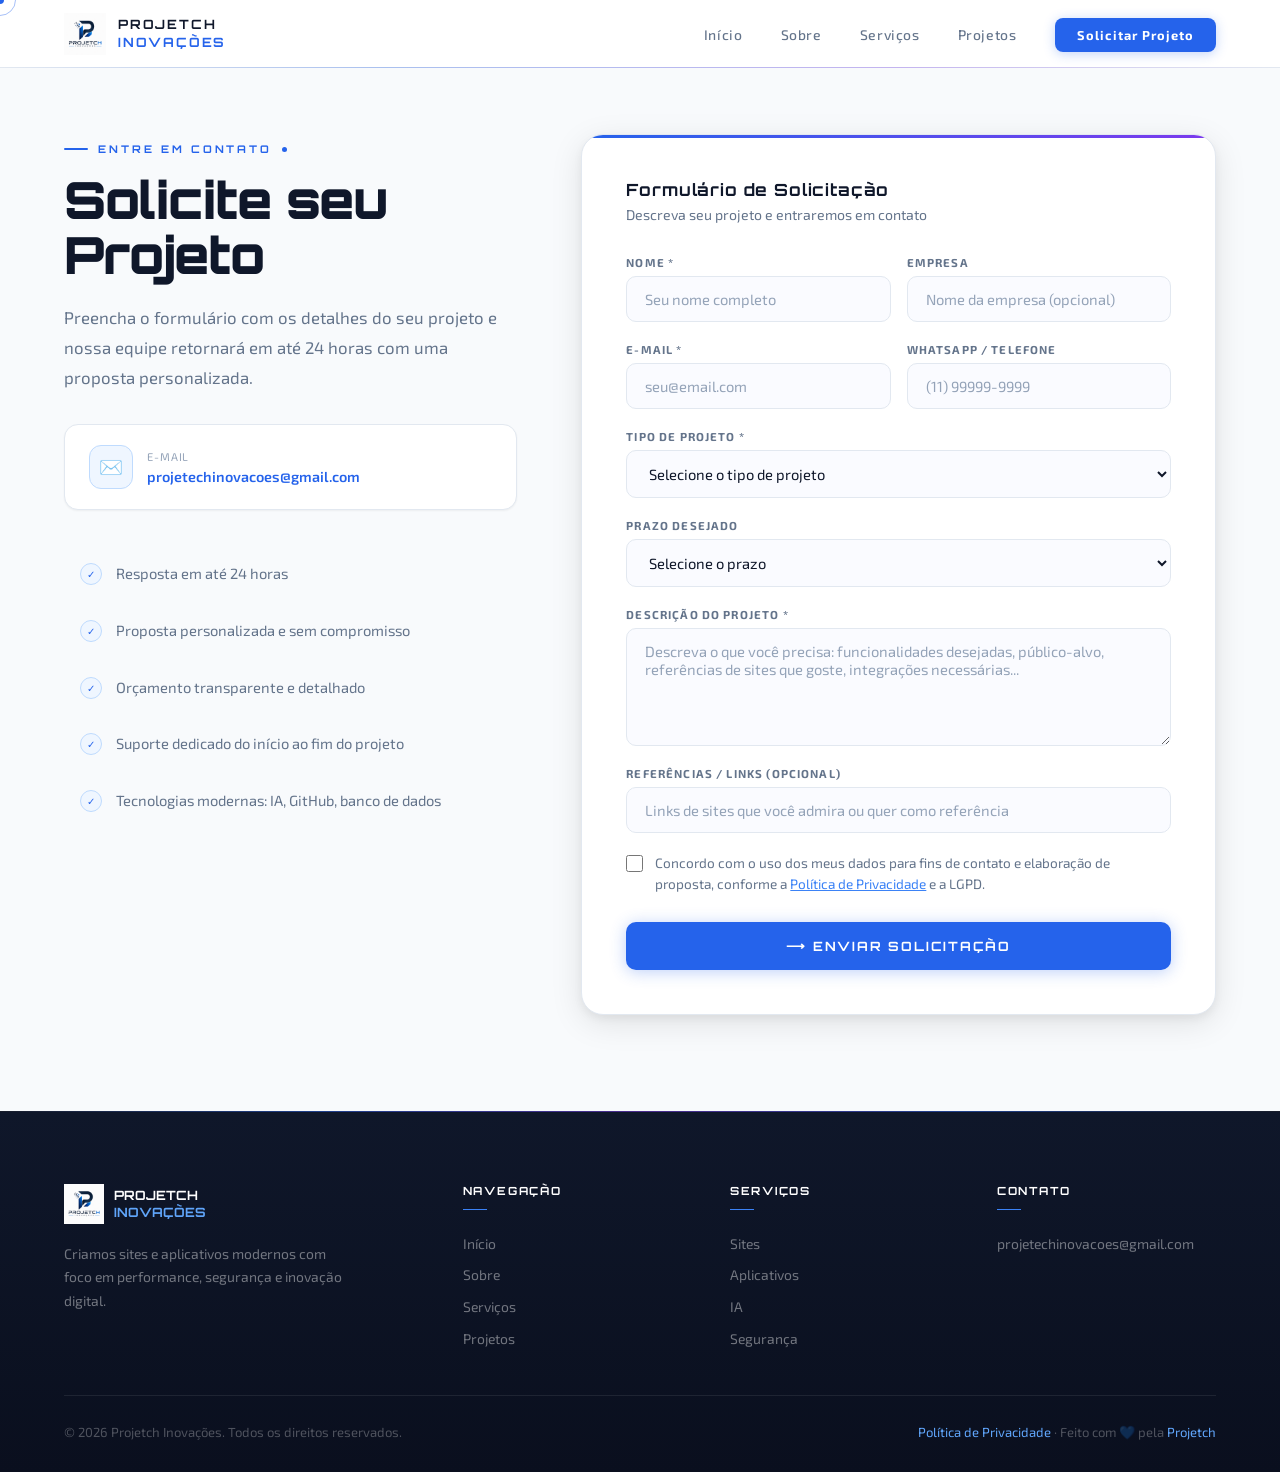
==== commit 48b0e6b0: "Add files via upload" ====
--- a/contato.html
+++ b/contato.html
@@ -4,6 +4,26 @@
   <meta charset="UTF-8">
   <meta name="viewport" content="width=device-width, initial-scale=1.0">
   <title>Projetch Inovações | Contato</title>
+  <meta name="description" content="Solicite um orçamento para seu site, aplicativo ou sistema. Resposta em até 24 horas. Fale com a Projetch Inovações.">
+  <link rel="canonical" href="https://melissamiilleer-prog.github.io/PROJETCH-INOVA-ES-/contato.html">
+
+  <!-- Open Graph -->
+  <meta property="og:type" content="website">
+  <meta property="og:site_name" content="Projetch Inovações">
+  <meta property="og:title" content="Projetch Inovações | Contato">
+  <meta property="og:description" content="Solicite um orçamento para seu site, aplicativo ou sistema. Resposta em até 24 horas.">
+  <meta property="og:image" content="https://melissamiilleer-prog.github.io/PROJETCH-INOVA-ES-/logo_Projetch.png">
+  <meta property="og:locale" content="pt_BR">
+
+  <!-- Twitter -->
+  <meta name="twitter:card" content="summary">
+  <meta name="twitter:title" content="Projetch Inovações | Contato">
+  <meta name="twitter:description" content="Solicite um orçamento para seu site, aplicativo ou sistema. Resposta em até 24 horas.">
+  <meta name="twitter:image" content="https://melissamiilleer-prog.github.io/PROJETCH-INOVA-ES-/logo_Projetch.png">
+
+  <link rel="icon" type="image/png" href="logo_Projetch.png">
+  <link rel="apple-touch-icon" href="logo_Projetch.png">
+
   <link rel="stylesheet" href="style.css">
 </head>
 <body>
@@ -84,6 +104,11 @@
     <!-- Formulário -->
     <div id="form-area">
       <div class="form-title">Formulário de Solicitação</div>
+      <!-- Campo-armadilha contra bots: deve ficar sempre vazio -->
+      <div style="position:absolute;left:-9999px;width:1px;height:1px;overflow:hidden;" aria-hidden="true">
+        <label for="f-website">Não preencha este campo</label>
+        <input type="text" id="f-website" name="website" tabindex="-1" autocomplete="off">
+      </div>
       <div class="form-sub">Descreva seu projeto e entraremos em contato</div>
 
       <div class="form-row">
@@ -146,7 +171,7 @@
 
       <div class="form-check">
         <input type="checkbox" id="f-lgpd">
-        <label for="f-lgpd">Concordo com o uso dos meus dados para fins de contato e elaboração de proposta, conforme a LGPD.</label>
+        <label for="f-lgpd">Concordo com o uso dos meus dados para fins de contato e elaboração de proposta, conforme a <a href="privacidade.html" target="_blank" style="color:var(--blue-bright);">Política de Privacidade</a> e a LGPD.</label>
       </div>
 
       <button class="btn-submit" id="btn-submit" onclick="submitForm()">
@@ -207,7 +232,7 @@
   </div>
   <div class="footer-bottom">
     <p>© 2026 Projetch Inovações. Todos os direitos reservados.</p>
-    <p>Feito com 💙 pela <a href="index.html">Projetch</a></p>
+    <p><a href="privacidade.html">Política de Privacidade</a> · Feito com 💙 pela <a href="index.html">Projetch</a></p>
   </div>
 </footer>
 
--- a/style.css
+++ b/style.css
@@ -85,7 +85,8 @@
 /* ══════════════════════════════════
    CURSOR
    ══════════════════════════════════ */
-body { cursor: none; }
+body.custom-cursor-active { cursor: none; }
+@media (prefers-reduced-motion: reduce) { body.custom-cursor-active { cursor: auto; } }
 .cursor {
   width: 8px; height: 8px; border-radius: 50%;
   background: var(--blue-primary);
